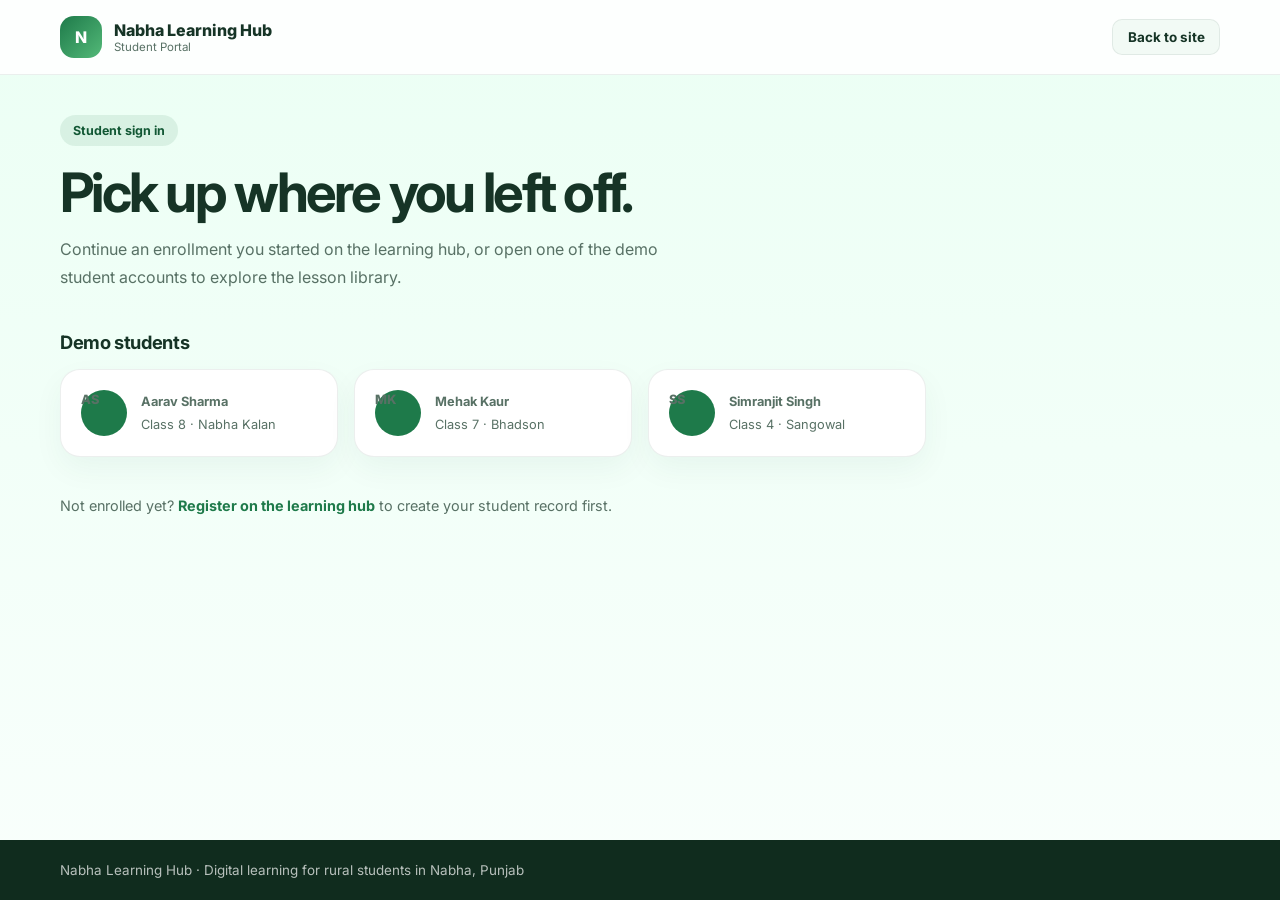
==== web/index.html @ ab2b4826 "Add Nabha Learning Hub static site and student portal" ====
<!DOCTYPE html>
<html lang="en">
  <head>
    <meta charset="UTF-8" />
    <meta name="viewport" content="width=device-width, initial-scale=1.0" />
    <title>Student Portal | Nabha Learning Hub</title>
    <meta
      name="description"
      content="Lesson library, progress tracking and offline study packs for students enrolled at the Nabha Learning Hub."
    />
    <link rel="preconnect" href="https://fonts.googleapis.com" />
    <link rel="preconnect" href="https://fonts.gstatic.com" crossorigin />
    <link
      href="https://fonts.googleapis.com/css2?family=Inter:wght@400;500;600;700;800&display=swap"
      rel="stylesheet"
    />
    <link rel="stylesheet" href="styles.css?v=1" />
  </head>
  <body>
    <header class="portal-header">
      <div class="wrap header-row">
        <a class="brand" href="../university_portal/index.html">
          <span class="brand-icon">N</span>
          <span>
            <span class="brand-name">Nabha Learning Hub</span>
            <span class="brand-tag">Student Portal</span>
          </span>
        </a>

        <div class="header-right">
          <div class="who" id="who" hidden>
            <span class="who-name" id="whoName"></span>
            <span class="who-meta" id="whoMeta"></span>
          </div>
          <button class="ghost-btn" type="button" id="signOut" hidden>Switch student</button>
          <a class="ghost-btn" href="../university_portal/index.html">Back to site</a>
        </div>
      </div>
    </header>

    <main class="wrap">
      <section class="signin" id="signinView">
        <div class="signin-head">
          <span class="eyebrow">Student sign in</span>
          <h1>Pick up where you left off.</h1>
          <p>
            Continue an enrollment you started on the learning hub, or open one of the demo
            student accounts to explore the lesson library.
          </p>
        </div>

        <div class="signin-group" id="enrolledGroup" hidden>
          <h2>Your enrollment</h2>
          <div class="signin-cards" id="enrolledList"></div>
        </div>

        <div class="signin-group">
          <h2>Demo students</h2>
          <div class="signin-cards" id="demoList"></div>
        </div>

        <p class="signin-foot">
          Not enrolled yet?
          <a href="../university_portal/index.html">Register on the learning hub</a> to create your
          student record first.
        </p>
      </section>

      <section id="portalView" hidden>
        <div class="overview">
          <div class="overview-main">
            <span class="eyebrow" id="trackBadge">Track</span>
            <h1 id="greeting">Welcome back</h1>
            <p id="greetingNote"></p>
          </div>
          <div class="progress-card">
            <div class="ring" id="ring">
              <span id="ringValue">0%</span>
            </div>
            <div class="progress-meta">
              <strong id="doneCount">0 of 0</strong>
              <span>lessons completed</span>
            </div>
          </div>
        </div>

        <div class="stat-row" id="statRow"></div>

        <div class="toolbar">
          <div class="chips" id="subjectChips" role="tablist" aria-label="Filter by subject"></div>
          <div class="toolbar-right">
            <label class="toggle">
              <input type="checkbox" id="hideDone" />
              <span>Hide completed</span>
            </label>
          </div>
        </div>

        <div class="lesson-grid" id="lessonGrid"></div>
        <p class="empty" id="emptyState" hidden>
          Nothing matches this filter. Clear the filter to see every module.
        </p>

        <div class="offline">
          <div>
            <h2>Offline study packs</h2>
            <p>
              Download the whole track once, then keep studying without any connection. Packs are
              also handed out on a shared tablet at the village mentor centre.
            </p>
          </div>
          <div class="pack-list" id="packList"></div>
        </div>
      </section>
    </main>

    <dialog class="lesson-modal" id="lessonModal" aria-labelledby="lessonTitle">
      <article class="lesson-shell">
        <button class="modal-close" type="button" id="closeLesson" aria-label="Close lesson">
          &times;
        </button>

        <span class="pill" id="lessonMeta"></span>
        <h2 id="lessonTitle"></h2>
        <p class="lesson-summary" id="lessonSummary"></p>

        <div class="lesson-body" id="lessonBody"></div>

        <div class="lesson-actions">
          <button class="secondary-btn" type="button" id="markOpen">Mark as not done</button>
          <button class="primary-btn" type="button" id="markDone">Mark complete</button>
        </div>
      </article>
    </dialog>

    <footer class="portal-footer">
      <div class="wrap">
        <span>Nabha Learning Hub · Digital learning for rural students in Nabha, Punjab</span>
      </div>
    </footer>

    <script src="data/lessons.js?v=1"></script>
    <script src="app.js?v=1"></script>
  </body>
</html>
---- web/styles.css ----
:root {
  --bg: #f4fbf7;
  --surface: #ffffff;
  --primary: #1e7a4a;
  --primary-dark: #115734;
  --accent: #f0b429;
  --ink: #163426;
  --muted: #587165;
  --border: rgba(22, 52, 38, 0.08);
  --shadow: 0 24px 60px rgba(17, 87, 52, 0.12);
}

* {
  box-sizing: border-box;
}

body {
  margin: 0;
  font-family: "Inter", sans-serif;
  background: linear-gradient(180deg, #ebfff4 0%, #f9fffc 100%);
  color: var(--ink);
  min-height: 100vh;
  display: flex;
  flex-direction: column;
}

a {
  color: inherit;
  text-decoration: none;
}

button {
  font: inherit;
  border: none;
  cursor: pointer;
}

.wrap {
  width: min(1160px, calc(100% - 32px));
  margin: 0 auto;
}

.portal-header {
  position: sticky;
  top: 0;
  z-index: 20;
  background: rgba(255, 255, 255, 0.88);
  backdrop-filter: blur(10px);
  border-bottom: 1px solid var(--border);
}

.header-row {
  display: flex;
  align-items: center;
  justify-content: space-between;
  gap: 18px;
  min-height: 74px;
}

.brand {
  display: flex;
  align-items: center;
  gap: 12px;
}

.brand-icon {
  width: 42px;
  height: 42px;
  border-radius: 14px;
  background: linear-gradient(135deg, var(--primary), #53b978);
  display: grid;
  place-items: center;
  color: white;
  font-weight: 800;
}

.brand-name {
  display: block;
  font-weight: 800;
}

.brand-tag {
  display: block;
  font-size: 0.72rem;
  color: var(--muted);
}

.header-right {
  display: flex;
  align-items: center;
  gap: 14px;
}

.who {
  text-align: right;
  line-height: 1.3;
}

.who-name {
  display: block;
  font-weight: 800;
  font-size: 0.92rem;
}

.who-meta {
  display: block;
  font-size: 0.76rem;
  color: var(--muted);
}

.ghost-btn {
  background: #f2faf5;
  color: var(--ink);
  border: 1px solid var(--border);
  border-radius: 10px;
  padding: 0.55rem 0.9rem;
  font-size: 0.84rem;
  font-weight: 700;
}

.ghost-btn:hover {
  background: #e6f4ec;
}

main.wrap {
  flex: 1;
  padding: 40px 0 60px;
}

.eyebrow {
  display: inline-flex;
  padding: 0.5rem 0.8rem;
  background: rgba(30, 122, 74, 0.1);
  color: var(--primary-dark);
  border-radius: 999px;
  font-weight: 700;
  font-size: 0.78rem;
  margin-bottom: 18px;
}

h1 {
  margin: 0 0 14px;
  font-size: clamp(2.2rem, 4.6vw, 3.4rem);
  line-height: 1.05;
  letter-spacing: -0.05em;
}

.signin-head p,
.overview-main p {
  margin: 0;
  color: var(--muted);
  line-height: 1.75;
  max-width: 640px;
}

.signin-group {
  margin-top: 40px;
}

.signin-group h2 {
  margin: 0 0 16px;
  font-size: 1.15rem;
  letter-spacing: -0.02em;
}

.signin-cards {
  display: grid;
  grid-template-columns: repeat(auto-fill, minmax(260px, 1fr));
  gap: 16px;
}

.signin-card {
  text-align: left;
  background: var(--surface);
  border: 1px solid var(--border);
  border-radius: 20px;
  padding: 20px;
  display: flex;
  align-items: center;
  gap: 14px;
  box-shadow: 0 12px 30px rgba(17, 87, 52, 0.05);
  transition: transform 0.15s ease, border-color 0.15s ease;
  width: 100%;
}

.signin-card:hover {
  transform: translateY(-2px);
  border-color: rgba(30, 122, 74, 0.4);
}

.signin-avatar {
  width: 46px;
  height: 46px;
  flex: 0 0 auto;
  border-radius: 50%;
  background: var(--primary);
  color: #fff;
  display: grid;
  place-items: center;
  font-weight: 800;
}

.signin-card strong {
  display: block;
  margin-bottom: 3px;
}

.signin-card span {
  display: block;
  font-size: 0.8rem;
  color: var(--muted);
  line-height: 1.5;
}

.signin-card .new-tag {
  display: inline-block;
  margin-top: 6px;
  font-size: 0.68rem;
  font-weight: 800;
  letter-spacing: 0.04em;
  text-transform: uppercase;
  color: #a56400;
  background: #fff6da;
  border-radius: 999px;
  padding: 0.25rem 0.5rem;
}

.signin-foot {
  margin-top: 40px;
  color: var(--muted);
  font-size: 0.9rem;
}

.signin-foot a {
  color: var(--primary);
  font-weight: 700;
}

.overview {
  display: grid;
  grid-template-columns: 1.3fr 0.7fr;
  gap: 28px;
  align-items: center;
}

.progress-card {
  background: var(--surface);
  border: 1px solid var(--border);
  border-radius: 24px;
  box-shadow: var(--shadow);
  padding: 24px;
  display: flex;
  align-items: center;
  gap: 20px;
}

.ring {
  --value: 0;
  width: 92px;
  height: 92px;
  flex: 0 0 auto;
  border-radius: 50%;
  display: grid;
  place-items: center;
  font-weight: 800;
  font-size: 1.2rem;
  background: conic-gradient(
    var(--primary) calc(var(--value) * 1%),
    #e7efe9 0
  );
  position: relative;
}

.ring::after {
  content: "";
  position: absolute;
  inset: 10px;
  border-radius: 50%;
  background: #fff;
}

.ring span {
  position: relative;
  z-index: 1;
}

.progress-meta strong {
  display: block;
  font-size: 1.2rem;
  margin-bottom: 4px;
}

.progress-meta span {
  color: var(--muted);
  font-size: 0.8rem;
  font-weight: 600;
}

.stat-row {
  margin-top: 32px;
  display: grid;
  grid-template-columns: repeat(4, minmax(0, 1fr));
  gap: 16px;
}

.stat-box {
  background: rgba(255, 255, 255, 0.82);
  border: 1px solid var(--border);
  border-radius: 18px;
  padding: 20px;
}

.stat-box strong {
  display: block;
  font-size: 1.9rem;
  margin-bottom: 6px;
}

.stat-box span {
  color: var(--muted);
  font-size: 0.8rem;
  font-weight: 600;
}

.toolbar {
  margin: 36px 0 20px;
  display: flex;
  align-items: center;
  justify-content: space-between;
  flex-wrap: wrap;
  gap: 14px;
}

.chips {
  display: flex;
  flex-wrap: wrap;
  gap: 10px;
}

.chip {
  background: #fff;
  border: 1px solid var(--border);
  border-radius: 999px;
  padding: 0.5rem 0.95rem;
  font-size: 0.84rem;
  font-weight: 700;
  color: var(--muted);
}

.chip.is-active {
  background: var(--primary);
  border-color: var(--primary);
  color: #fff;
}

.toggle {
  display: flex;
  align-items: center;
  gap: 8px;
  font-size: 0.84rem;
  font-weight: 600;
  color: var(--muted);
  cursor: pointer;
}

.toggle input {
  accent-color: var(--primary);
}

.lesson-grid {
  display: grid;
  grid-template-columns: repeat(auto-fill, minmax(280px, 1fr));
  gap: 18px;
}

.lesson-card {
  text-align: left;
  background: var(--surface);
  border: 1px solid var(--border);
  border-radius: 20px;
  padding: 22px;
  display: flex;
  flex-direction: column;
  gap: 10px;
  box-shadow: 0 12px 30px rgba(17, 87, 52, 0.05);
  transition: transform 0.15s ease, border-color 0.15s ease;
}

.lesson-card:hover {
  transform: translateY(-2px);
  border-color: rgba(30, 122, 74, 0.4);
}

.lesson-card.is-done {
  background: linear-gradient(180deg, rgba(30, 122, 74, 0.08), #ffffff);
  border-color: rgba(30, 122, 74, 0.24);
}

.lesson-top {
  display: flex;
  align-items: center;
  justify-content: space-between;
  gap: 10px;
}

.pill {
  display: inline-block;
  background: rgba(30, 122, 74, 0.12);
  color: var(--primary-dark);
  border-radius: 999px;
  padding: 0.3rem 0.65rem;
  font-size: 0.72rem;
  font-weight: 700;
}

.tick {
  width: 22px;
  height: 22px;
  border-radius: 50%;
  display: grid;
  place-items: center;
  font-size: 0.75rem;
  font-weight: 800;
  background: #e7efe9;
  color: transparent;
}

.lesson-card.is-done .tick {
  background: var(--primary);
  color: #fff;
}

.lesson-card h3 {
  margin: 0;
  font-size: 1.15rem;
  letter-spacing: -0.02em;
}

.lesson-card p {
  margin: 0;
  color: var(--muted);
  font-size: 0.88rem;
  line-height: 1.6;
  flex: 1;
}

.lesson-foot {
  display: flex;
  align-items: center;
  justify-content: space-between;
  font-size: 0.78rem;
  font-weight: 700;
  color: var(--muted);
  border-top: 1px solid var(--border);
  padding-top: 12px;
}

.lesson-foot .go {
  color: var(--primary);
}

.empty {
  margin: 30px 0;
  color: var(--muted);
  text-align: center;
}

.offline {
  margin-top: 48px;
  background: linear-gradient(180deg, rgba(30, 122, 74, 0.1), rgba(30, 122, 74, 0.02));
  border: 1px solid rgba(30, 122, 74, 0.12);
  border-radius: 28px;
  padding: 30px;
  display: grid;
  grid-template-columns: 1fr 1fr;
  gap: 28px;
  align-items: center;
}

.offline h2 {
  margin: 0 0 12px;
  font-size: 1.6rem;
  letter-spacing: -0.03em;
}

.offline p {
  margin: 0;
  color: var(--muted);
  line-height: 1.7;
}

.pack-list {
  display: grid;
  gap: 12px;
}

.pack {
  background: #fff;
  border: 1px solid var(--border);
  border-radius: 16px;
  padding: 16px;
  display: flex;
  align-items: center;
  justify-content: space-between;
  gap: 14px;
}

.pack strong {
  display: block;
  font-size: 0.95rem;
  margin-bottom: 3px;
}

.pack span {
  font-size: 0.78rem;
  color: var(--muted);
}

.pack-btn {
  background: var(--primary);
  color: #fff;
  border-radius: 10px;
  padding: 0.55rem 0.9rem;
  font-size: 0.8rem;
  font-weight: 700;
  white-space: nowrap;
}

.pack-btn.is-saved {
  background: #e7efe9;
  color: var(--primary-dark);
}

.lesson-modal {
  width: min(680px, calc(100% - 32px));
  max-height: 90vh;
  padding: 0;
  border: none;
  background: transparent;
  color: var(--ink);
}

.lesson-modal::backdrop {
  background: rgba(9, 33, 22, 0.55);
  backdrop-filter: blur(4px);
}

.lesson-shell {
  position: relative;
  background: #fff;
  border-radius: 28px;
  padding: 30px;
  box-shadow: var(--shadow);
  max-height: 86vh;
  overflow-y: auto;
}

.modal-close {
  position: absolute;
  top: 18px;
  right: 18px;
  width: 36px;
  height: 36px;
  border-radius: 50%;
  background: #f1f6f3;
  color: var(--ink);
  font-size: 1.25rem;
  line-height: 1;
  display: grid;
  place-items: center;
}

.lesson-shell h2 {
  margin: 14px 0 10px;
  font-size: clamp(1.5rem, 3.2vw, 2.1rem);
  letter-spacing: -0.04em;
  padding-right: 44px;
}

.lesson-summary {
  margin: 0 0 24px;
  color: var(--muted);
  line-height: 1.7;
}

.lesson-body {
  display: grid;
  gap: 18px;
}

.lesson-body h3 {
  margin: 0 0 8px;
  font-size: 1.05rem;
}

.lesson-body p {
  margin: 0;
  color: var(--muted);
  line-height: 1.8;
}

.lesson-actions {
  margin-top: 26px;
  padding-top: 20px;
  border-top: 1px solid var(--border);
  display: flex;
  justify-content: flex-end;
  gap: 12px;
  flex-wrap: wrap;
}

.primary-btn,
.secondary-btn {
  border-radius: 12px;
  padding: 0.8rem 1.3rem;
  font-weight: 700;
}

.primary-btn {
  background: var(--primary);
  color: #fff;
  box-shadow: 0 12px 25px rgba(30, 122, 74, 0.22);
}

.secondary-btn {
  background: #f2faf5;
  color: var(--ink);
  border: 1px solid var(--border);
}

.portal-footer {
  background: #102c1e;
  color: rgba(255, 255, 255, 0.7);
  padding: 22px 0;
  font-size: 0.84rem;
}

@media (max-width: 900px) {
  .overview,
  .offline {
    grid-template-columns: 1fr;
  }

  .stat-row {
    grid-template-columns: repeat(2, minmax(0, 1fr));
  }

  .header-right .ghost-btn:last-child {
    display: none;
  }
}

@media (max-width: 560px) {
  .who {
    display: none;
  }

  .stat-row {
    grid-template-columns: 1fr;
  }

  .lesson-shell {
    padding: 24px 20px;
  }

  .lesson-actions .primary-btn,
  .lesson-actions .secondary-btn {
    flex: 1 1 auto;
  }

  .pack {
    flex-direction: column;
    align-items: flex-start;
  }
}
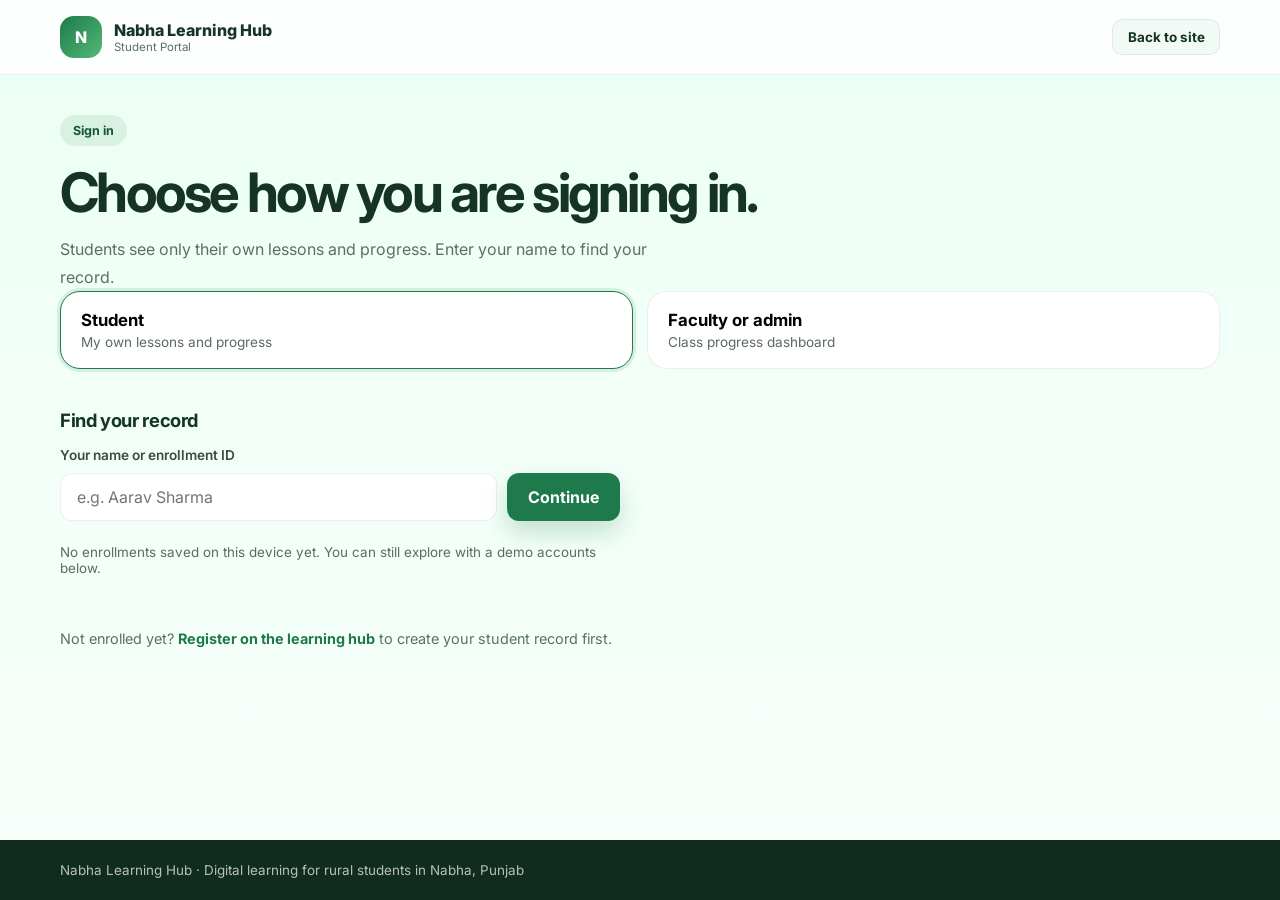
==== commit 9628cd52: "Add role-based portal: isolated student progress, faculty and admin dashboard" ====
--- a/web/index.html
+++ b/web/index.html
@@ -32,7 +32,7 @@
             <span class="who-name" id="whoName"></span>
             <span class="who-meta" id="whoMeta"></span>
           </div>
-          <button class="ghost-btn" type="button" id="signOut" hidden>Switch student</button>
+          <button class="ghost-btn" type="button" id="signOut" hidden>Sign out</button>
           <a class="ghost-btn" href="../university_portal/index.html">Back to site</a>
         </div>
       </div>
@@ -41,22 +41,65 @@
     <main class="wrap">
       <section class="signin" id="signinView">
         <div class="signin-head">
-          <span class="eyebrow">Student sign in</span>
-          <h1>Pick up where you left off.</h1>
-          <p>
-            Continue an enrollment you started on the learning hub, or open one of the demo
-            student accounts to explore the lesson library.
+          <span class="eyebrow">Sign in</span>
+          <h1>Choose how you are signing in.</h1>
+          <p id="signinBlurb">
+            Students see only their own lessons and progress. Faculty and administrators see the
+            progress of every student on their track.
           </p>
         </div>
 
-        <div class="signin-group" id="enrolledGroup" hidden>
-          <h2>Your enrollment</h2>
-          <div class="signin-cards" id="enrolledList"></div>
-        </div>
-
-        <div class="signin-group">
-          <h2>Demo students</h2>
-          <div class="signin-cards" id="demoList"></div>
+        <div class="role-switch" id="roleSwitch" role="tablist" aria-label="Choose a role">
+          <button class="role-tab is-active" type="button" id="roleStudent" role="tab" aria-selected="true">
+            <strong>Student</strong>
+            <span>My own lessons and progress</span>
+          </button>
+          <button class="role-tab" type="button" id="roleStaff" role="tab" aria-selected="false">
+            <strong>Faculty or admin</strong>
+            <span>Class progress dashboard</span>
+          </button>
+        </div>
+
+        <div id="studentSignin">
+          <div class="signin-group">
+            <h2>Find your record</h2>
+            <form class="lookup" id="lookupForm" autocomplete="off">
+              <label class="lookup-label" for="lookupInput">Your name or enrollment ID</label>
+              <div class="lookup-row">
+                <input
+                  class="lookup-input"
+                  id="lookupInput"
+                  type="text"
+                  placeholder="e.g. Aarav Sharma"
+                  maxlength="60"
+                />
+                <button class="primary-btn" type="submit" id="lookupSubmit">Continue</button>
+              </div>
+              <p class="lookup-error" id="lookupError" hidden></p>
+              <p class="lookup-hint" id="lookupHint"></p>
+            </form>
+            <div class="signin-cards" id="matchList"></div>
+          </div>
+        </div>
+
+        <div id="staffSignin" hidden>
+          <div class="signin-group">
+            <h2>Staff sign in</h2>
+            <form class="lookup" id="staffForm" autocomplete="off">
+              <div class="lookup-row">
+                <input
+                  class="lookup-input"
+                  id="staffPasscode"
+                  type="password"
+                  placeholder="Passcode"
+                  maxlength="60"
+                />
+                <button class="primary-btn" type="submit" id="staffSubmit">Sign in</button>
+              </div>
+              <p class="lookup-error" id="staffError" hidden></p>
+            </form>
+            <p class="lookup-hint" id="staffHint"></p>
+          </div>
         </div>
 
         <p class="signin-foot">
@@ -64,6 +107,60 @@
           <a href="../university_portal/index.html">Register on the learning hub</a> to create your
           student record first.
         </p>
+      </section>
+
+      <section id="staffView" hidden>
+        <div class="overview">
+          <div class="overview-main">
+            <span class="eyebrow" id="staffBadge">Class dashboard</span>
+            <h1 id="staffGreeting">Progress overview</h1>
+            <p id="staffNote"></p>
+          </div>
+          <div class="progress-card">
+            <div class="ring" id="staffRing">
+              <span id="staffRingValue">0%</span>
+            </div>
+            <div class="progress-meta">
+              <strong id="staffDoneCount">0 of 0</strong>
+              <span>lessons completed by all students</span>
+            </div>
+          </div>
+        </div>
+
+        <div class="stat-row" id="staffStats"></div>
+
+        <div class="toolbar">
+          <div class="chips" id="staffChips" role="tablist" aria-label="Filter students by class"></div>
+          <div class="toolbar-right">
+            <label class="toggle">
+              <input type="checkbox" id="staffHideDone" />
+              <span>Hide students at 100%</span>
+            </label>
+          </div>
+        </div>
+
+        <div class="subject-summary" id="subjectSummary"></div>
+
+        <div class="table-scroll">
+          <table class="progress-table">
+            <thead>
+              <tr>
+                <th scope="col">Student</th>
+                <th scope="col">Class</th>
+                <th scope="col">Village</th>
+                <th scope="col">Progress</th>
+                <th scope="col">Subjects</th>
+                <th scope="col">Last active</th>
+              </tr>
+            </thead>
+            <tbody id="staffRows"></tbody>
+          </table>
+        </div>
+        <p class="empty" id="staffEmpty" hidden>
+          No students match this filter.
+        </p>
+
+        <p class="access-note" id="accessNote"></p>
       </section>
 
       <section id="portalView" hidden>
@@ -139,7 +236,10 @@
       </div>
     </footer>
 
-    <script src="data/lessons.js?v=1"></script>
-    <script src="app.js?v=1"></script>
+    <script src="data/lessons.js?v=2"></script>
+    <script src="data/staff.js?v=1"></script>
+    <script src="data/access-note.js?v=1"></script>
+    <script src="data/store.js?v=1"></script>
+    <script src="app.js?v=2"></script>
   </body>
 </html>
--- a/web/styles.css
+++ b/web/styles.css
@@ -635,6 +635,241 @@
   font-size: 0.84rem;
 }
 
+.role-switch {
+  display: grid;
+  grid-template-columns: 1fr 1fr;
+  gap: 14px;
+  margin-bottom: 30px;
+}
+
+.role-tab {
+  text-align: left;
+  background: var(--surface);
+  border: 1px solid var(--border);
+  border-radius: 20px;
+  padding: 18px 20px;
+  display: flex;
+  flex-direction: column;
+  gap: 4px;
+  transition: border-color 0.15s ease, transform 0.15s ease;
+}
+
+.role-tab strong {
+  font-size: 1.05rem;
+}
+
+.role-tab span {
+  color: #5b6b62;
+  font-size: 0.85rem;
+}
+
+.role-tab.is-active {
+  border-color: var(--primary);
+  box-shadow: 0 0 0 3px rgba(30, 122, 74, 0.12);
+}
+
+.lookup {
+  display: grid;
+  gap: 10px;
+  max-width: 560px;
+}
+
+.lookup-label {
+  font-size: 0.85rem;
+  font-weight: 600;
+  color: #3c4a42;
+}
+
+.lookup-row {
+  display: flex;
+  gap: 10px;
+  flex-wrap: wrap;
+}
+
+.lookup-input {
+  flex: 1 1 240px;
+  border: 1px solid var(--border);
+  border-radius: 12px;
+  padding: 0.8rem 1rem;
+  font: inherit;
+  background: #fff;
+}
+
+.lookup-input:focus {
+  outline: 2px solid var(--primary);
+  outline-offset: 1px;
+}
+
+.lookup-error {
+  color: #b4231c;
+  font-size: 0.85rem;
+  font-weight: 600;
+}
+
+.lookup-hint {
+  color: #5b6b62;
+  font-size: 0.84rem;
+}
+
+.subject-summary {
+  margin-top: 30px;
+}
+
+.subject-summary h2 {
+  font-size: 1.1rem;
+  margin-bottom: 14px;
+}
+
+.subject-grid {
+  display: grid;
+  grid-template-columns: repeat(auto-fit, minmax(200px, 1fr));
+  gap: 14px;
+}
+
+.subject-card {
+  background: var(--surface);
+  border: 1px solid var(--border);
+  border-radius: 18px;
+  padding: 18px;
+  display: grid;
+  gap: 10px;
+}
+
+.subject-head {
+  display: flex;
+  justify-content: space-between;
+  align-items: baseline;
+  gap: 8px;
+}
+
+.subject-head span {
+  font-weight: 700;
+  color: var(--primary-dark);
+}
+
+.subject-meta {
+  color: #5b6b62;
+  font-size: 0.78rem;
+}
+
+.bar {
+  height: 8px;
+  border-radius: 999px;
+  background: #e7efe9;
+  overflow: hidden;
+}
+
+.bar span {
+  display: block;
+  height: 100%;
+  border-radius: 999px;
+  background: var(--primary);
+}
+
+.table-scroll {
+  margin-top: 24px;
+  overflow-x: auto;
+  border: 1px solid var(--border);
+  border-radius: 20px;
+  background: var(--surface);
+}
+
+.progress-table {
+  width: 100%;
+  border-collapse: collapse;
+  min-width: 720px;
+}
+
+.progress-table th,
+.progress-table td {
+  text-align: left;
+  padding: 14px 16px;
+  border-bottom: 1px solid var(--border);
+  vertical-align: middle;
+  font-size: 0.88rem;
+}
+
+.progress-table thead th {
+  background: rgba(30, 122, 74, 0.06);
+  font-size: 0.74rem;
+  letter-spacing: 0.06em;
+  text-transform: uppercase;
+  color: #4a5a51;
+}
+
+.progress-table tbody tr:last-child td {
+  border-bottom: none;
+}
+
+.cell-who {
+  display: flex;
+  align-items: center;
+  gap: 10px;
+}
+
+.cell-who div {
+  display: grid;
+}
+
+.cell-who span:not(.who-avatar) {
+  color: #5b6b62;
+  font-size: 0.78rem;
+}
+
+.who-avatar {
+  width: 34px;
+  height: 34px;
+  flex: 0 0 auto;
+  border-radius: 50%;
+  background: rgba(30, 122, 74, 0.12);
+  color: var(--primary-dark);
+  display: grid;
+  place-items: center;
+  font-size: 0.78rem;
+  font-weight: 700;
+}
+
+.cell-progress {
+  display: grid;
+  gap: 6px;
+  min-width: 130px;
+}
+
+.cell-count {
+  color: #5b6b62;
+  font-size: 0.78rem;
+  font-weight: 600;
+}
+
+.mini-list {
+  display: flex;
+  flex-wrap: wrap;
+  gap: 5px;
+  max-width: 260px;
+}
+
+.mini {
+  background: rgba(30, 122, 74, 0.1);
+  color: var(--primary-dark);
+  border-radius: 999px;
+  padding: 0.2rem 0.55rem;
+  font-size: 0.7rem;
+  font-weight: 700;
+  white-space: nowrap;
+}
+
+.mini.is-full {
+  background: rgba(30, 122, 74, 0.24);
+}
+
+.access-note {
+  margin-top: 22px;
+  color: #5b6b62;
+  font-size: 0.8rem;
+  border-left: 3px solid var(--border);
+  padding-left: 12px;
+}
+
 @media (max-width: 900px) {
   .overview,
   .offline {
@@ -648,6 +883,10 @@
   .header-right .ghost-btn:last-child {
     display: none;
   }
+
+  .role-switch {
+    grid-template-columns: 1fr;
+  }
 }
 
 @media (max-width: 560px) {
